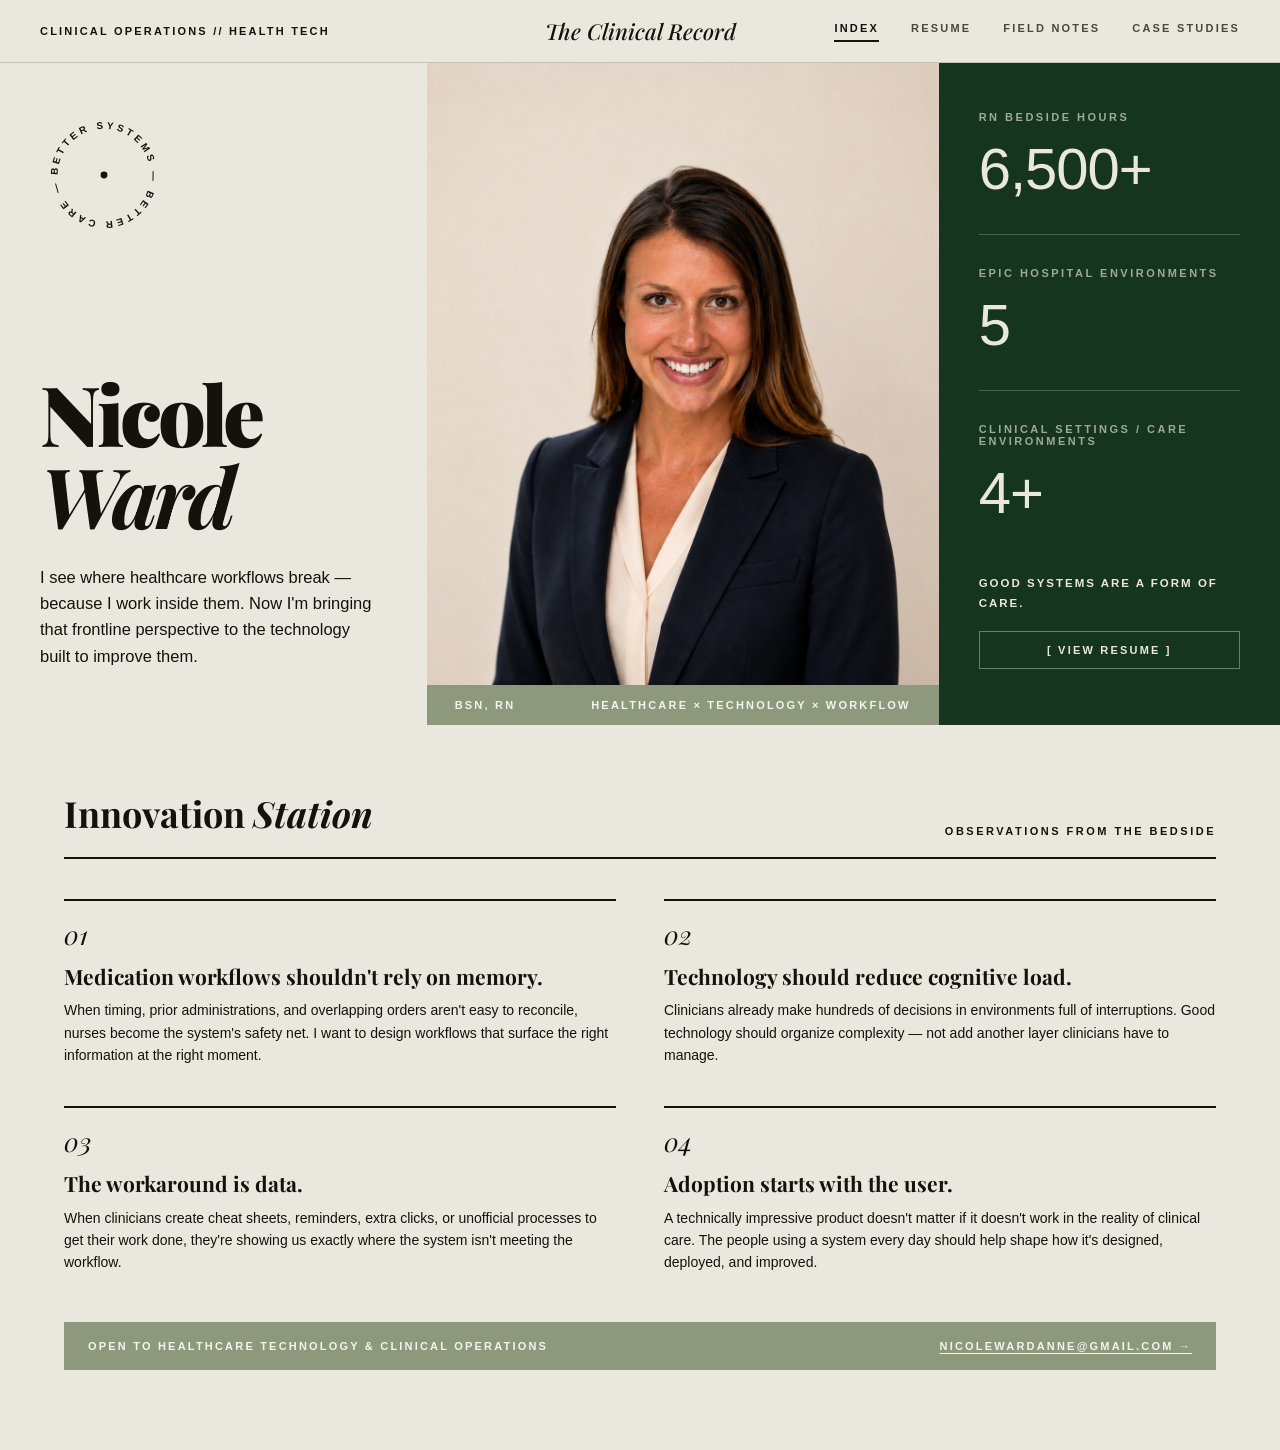
==== index.html @ 40b025ca "Center name on mobile; split sidebar education/credentials Centers the homepage hero name on mobile." ====
<!DOCTYPE html>
<html lang="en">
<head>
<meta charset="utf-8">
<meta name="viewport" content="width=device-width, initial-scale=1">
<title>Nicole Ward — Clinical Operator, Systems for Care</title>
<meta name="description" content="Nicole Ward, BSN RN — clinical operator building workflows and software that give care back its time.">
<link rel="preconnect" href="https://fonts.googleapis.com">
<link rel="preconnect" href="https://fonts.gstatic.com" crossorigin>
<link href="https://fonts.googleapis.com/css2?family=Playfair+Display:ital,wght@0,500;0,700;0,900;1,500;1,700;1,900&display=swap" rel="stylesheet">
<link rel="stylesheet" href="css/style.css">
</head>
<body>
<div class="page">

  <header class="site-header">
    <div class="clock-text">CLINICAL OPERATIONS // HEALTH TECH</div>
    <a class="brand" href="index.html">The Clinical Record</a>
    <nav class="site-nav">
      <button class="nav-btn" data-view="index">INDEX</button>
      <button class="nav-btn" data-view="resume">RESUME</button>
      <button class="nav-btn" data-view="cases">FIELD NOTES</button>
      <button class="nav-btn" data-view="case-studies">CASE STUDIES</button>
    </nav>
  </header>

  <!-- ===== INDEX ===== -->
  <div id="view-index" class="view">
    <main class="index-grid" data-screen-label="Index">
      <div class="left-col">
        <div class="logo-mark">
          <svg width="128" height="128" viewBox="0 0 130 130" class="logo-spin">
            <defs><path id="om-circ" d="M65,65 m-47,0 a47,47 0 1,1 94,0 a47,47 0 1,1 -94,0"></path></defs>
            <text class="logo-text"><textPath href="#om-circ" textLength="293" lengthAdjust="spacing">BETTER SYSTEMS — BETTER CARE —&#160;</textPath></text>
            <circle cx="65" cy="65" r="3.5" fill="#14120C"></circle>
          </svg>
        </div>
        <div>
          <h1 class="hero-title"><span class="tight">Nicole</span><br><em class="tight">Ward</em></h1>
          <p class="hero-sub">I see where healthcare workflows break — because I work inside them. Now I'm bringing that frontline perspective to the technology built to improve them.</p>
        </div>
      </div>

      <div class="portrait-wrap">
        <div class="portrait-photo-box">
          <img class="portrait-photo" src="assets/portrait.jpg" alt="Portrait of Nicole Ward" onerror="this.closest('.portrait-photo-box').classList.add('portrait-missing')">
          <div class="portrait-fallback">Add <code>assets/portrait.jpg</code> to show a portrait here</div>
        </div>
        <div class="portrait-caption">
          <span>BSN, RN</span>
          <span>HEALTHCARE × TECHNOLOGY × WORKFLOW</span>
        </div>
      </div>

      <div class="stats-col">
        <div class="stat-label">RN BEDSIDE HOURS</div>
        <div class="stat-value">6,500+</div>
        <div class="stat-divider"></div>
        <div class="stat-label">EPIC HOSPITAL ENVIRONMENTS</div>
        <div class="stat-value">5</div>
        <div class="stat-divider"></div>
        <div class="stat-label">CLINICAL SETTINGS / CARE ENVIRONMENTS</div>
        <div class="stat-value">4+</div>
        <div class="stats-spacer"></div>
        <div class="stats-motto">GOOD SYSTEMS ARE A FORM OF CARE.</div>
        <button class="stats-btn nav-btn" data-view="resume">[ VIEW RESUME ]</button>
      </div>
    </main>

    <section class="cases-main" data-screen-label="Innovation Station">
      <div class="cases-header">
        <h2 class="section-title">Innovation <em>Station</em></h2>
        <div class="section-kicker">OBSERVATIONS FROM THE BEDSIDE</div>
      </div>
      <div class="problems-grid">
        <div class="problem-card">
          <div class="problem-num">01</div>
          <h3 class="problem-title">Medication workflows shouldn't rely on memory.</h3>
          <p class="problem-desc">When timing, prior administrations, and overlapping orders aren't easy to reconcile, nurses become the system's safety net. I want to design workflows that surface the right information at the right moment.</p>
        </div>
        <div class="problem-card">
          <div class="problem-num">02</div>
          <h3 class="problem-title">Technology should reduce cognitive load.</h3>
          <p class="problem-desc">Clinicians already make hundreds of decisions in environments full of interruptions. Good technology should organize complexity — not add another layer clinicians have to manage.</p>
        </div>
        <div class="problem-card">
          <div class="problem-num">03</div>
          <h3 class="problem-title">The workaround is data.</h3>
          <p class="problem-desc">When clinicians create cheat sheets, reminders, extra clicks, or unofficial processes to get their work done, they're showing us exactly where the system isn't meeting the workflow.</p>
        </div>
        <div class="problem-card">
          <div class="problem-num">04</div>
          <h3 class="problem-title">Adoption starts with the user.</h3>
          <p class="problem-desc">A technically impressive product doesn't matter if it doesn't work in the reality of clinical care. The people using a system every day should help shape how it's designed, deployed, and improved.</p>
        </div>
      </div>

      <div class="cta-bar">
        <span class="cta-text">OPEN TO HEALTHCARE TECHNOLOGY &amp; CLINICAL OPERATIONS</span>
        <a href="mailto:nicolewardanne@gmail.com" class="cta-link">NICOLEWARDANNE@GMAIL.COM →</a>
      </div>
    </section>
  </div>

  <!-- ===== RESUME ===== -->
  <div id="view-resume" class="view">
    <main class="dossier-grid" data-screen-label="Resume">
      <div>
        <div class="file-tag">RESUME / FILE 00</div>
        <dl class="contact-list">
          <dt>EMAIL</dt>
          <dd><a href="mailto:nicolewardanne@gmail.com">nicolewardanne@gmail.com</a></dd>
          <dt>PHONE</dt>
          <dd>(303) 746-7565</dd>
          <dt>LINKEDIN</dt>
          <dd><a href="https://linkedin.com/in/nicolewardanne" target="_blank" rel="noopener">linkedin.com/in/nicolewardanne</a></dd>
          <dt>BASE</dt>
          <dd>Millbrae, CA — Pacific Time<br>Available for travel</dd>
        </dl>
        <div class="hr"></div>
        <div class="label-small">EDUCATION</div>
        <ul class="plain-list">
          <li>BSN, University of Colorado — GPA 4.0</li>
          <li>BS Zoology, Minor in Philosophy, Oklahoma State University — GPA 3.6</li>
        </ul>
        <div class="label-small">CREDENTIALS</div>
        <ul class="plain-list">
          <li>Active CA RN License</li>
          <li>Active Nurse Compact License</li>
          <li>ACLS · NRP · AWHONN Adv. Fetal Monitoring</li>
        </ul>
        <a href="assets/Nicole-Ward-Resume.pdf" target="_blank" rel="noopener" class="download-btn">[ DOWNLOAD PDF ]</a>
      </div>

      <div class="resume-body">
        <h2 class="resume-name">Nicole Anne Ward, <em>BSN, RN</em></h2>

        <div class="section-label">PROFESSIONAL SUMMARY</div>
        <p class="bio">Registered Nurse with 5+ years of experience across inpatient women's health, clinical education, wellness, and outpatient care. Experienced in adapting quickly to new health systems, learning different Epic configurations and clinical workflows, and helping other nurses do the same. Brings a frontline perspective on how technology, documentation, and workflow design affect the people delivering care. Interested in building and implementing healthcare solutions that make clinicians' work easier and improve patient care.</p>

        <div class="section-label">EXPERIENCE</div>

        <article class="job">
          <div class="job-header">
            <h3 class="job-title">Travel Registered Nurse</h3>
            <div class="job-date">MAR 2025 — PRESENT</div>
          </div>
          <div class="job-org">Multiple Health Systems</div>
          <ul class="job-list">
            <li>Work across health systems with different Epic configurations, clinical workflows, policies, and team structures, quickly becoming independent in each new environment.</li>
            <li>Precept and orient nurses, including experienced nurses and incoming travelers, to hospital-specific workflows, documentation practices, policies, and ways of working.</li>
            <li>Coordinate complex care with physicians, anesthesia providers, neonatal teams, nursing leadership, and ancillary departments in high-acuity settings.</li>
            <li>Bring experience across multiple organizations and approaches to care, with firsthand insight into how differences in documentation and workflow design affect nurses' day-to-day work.</li>
          </ul>
        </article>

        <article class="job">
          <div class="job-header">
            <h3 class="job-title">Labor &amp; Delivery Registered Nurse / Preceptor</h3>
            <div class="job-date">OCT 2022 — DEC 2024</div>
          </div>
          <div class="job-org">Denver Health Medical Center · Denver, CO</div>
          <ul class="job-list">
            <li>Provided labor and delivery care in a high-volume academic medical center, managing complex patients and interdisciplinary workflows using Epic.</li>
            <li>Precepted and trained newly hired nurses and incoming travelers on clinical care, unit workflows, documentation, policies, and hospital practices.</li>
            <li>Participated in hospital quality committees responsible for reviewing and updating clinical protocols and supporting changes in practice.</li>
            <li>Developed a strong understanding of frontline nursing workflows, documentation requirements, and the practical challenges clinicians face when using electronic health records.</li>
          </ul>
        </article>

        <article class="job">
          <div class="job-header">
            <h3 class="job-title">Registered Nurse — Clinical Operations &amp; Client Experience</h3>
            <div class="job-date">JUN 2023 — OCT 2024</div>
          </div>
          <div class="job-org">Restore Hyper Wellness · Denver, CO</div>
          <ul class="job-list">
            <li>Provided nursing services within a membership-based wellness organization while supporting day-to-day clinical operations and the client experience.</li>
            <li>Built long-term relationships with clients through education, service delivery, and ongoing support.</li>
            <li>Guided new clients through account setup, required paperwork, available services, and what to expect from their care.</li>
            <li>Explained wellness services and treatment options in clear, accessible language so clients could make informed decisions about their care.</li>
            <li>Maintained accurate clinical documentation and coordinated with team members to keep services running smoothly.</li>
          </ul>
        </article>

        <div class="section-label">LEADERSHIP &amp; PROGRAM COORDINATION</div>

        <article class="job">
          <div class="job-header">
            <h3 class="job-title">Peer Mentor Coordinator</h3>
          </div>
          <div class="job-org">University of Colorado College of Nursing</div>
          <ul class="job-list">
            <li>Recruited and coordinated 13 student leaders supporting 178 nursing students through a university-wide peer mentorship program.</li>
            <li>Organized communication and meetings among faculty, student leaders, and program participants to keep the program aligned and running effectively.</li>
          </ul>
        </article>

        <div class="section-label">ADDITIONAL EXPERIENCE</div>
        <div class="competency-grid competency-grid--two">
          <div class="competency-card">
            <div class="competency-title">Medical Assistant</div>
            <div class="competency-org">Centura Health</div>
            <p class="competency-desc">Supported physicians and patients in a high-volume internal medicine clinic using Epic, including patient communication, documentation, scheduling, and coordination of care.</p>
          </div>
          <div class="competency-card">
            <div class="competency-title">Membership &amp; Development Intern</div>
            <div class="competency-org">Conservation Colorado</div>
            <p class="competency-desc">Conducted research and data analysis related to member engagement, communications, and fundraising while supporting membership and development initiatives.</p>
          </div>
        </div>

        <div class="section-label">SKILLS</div>
        <div class="competency-grid">
          <div class="skills-card">
            <div class="skills-title">CLINICAL &amp; OPERATIONS</div>
            <ul class="plain-list">
              <li>Clinical workflows</li>
              <li>Process improvement</li>
              <li>Training &amp; onboarding</li>
              <li>Clinical education</li>
              <li>Program coordination</li>
            </ul>
          </div>
          <div class="skills-card">
            <div class="skills-title">COMMUNICATION &amp; CLIENT EXPERIENCE</div>
            <ul class="plain-list">
              <li>Client education</li>
              <li>Relationship building</li>
              <li>Interdisciplinary collaboration</li>
              <li>Stakeholder communication</li>
            </ul>
          </div>
          <div class="skills-card">
            <div class="skills-title">HEALTHCARE SYSTEMS</div>
            <ul class="plain-list">
              <li>Epic EHR — 7+ years</li>
              <li>Inpatient &amp; outpatient workflows</li>
              <li>Clinical documentation systems</li>
            </ul>
          </div>
        </div>

        <p class="resume-line">Based in Pacific Time Zone · Available for Travel</p>

        <button class="cases-btn nav-btn" data-view="cases">[ OPEN FIELD NOTES ]</button>
      </div>

      <div class="cta-bar dossier-cta">
        <span class="cta-text">OPEN TO HEALTHCARE TECHNOLOGY &amp; CLINICAL OPERATIONS</span>
        <a href="mailto:nicolewardanne@gmail.com" class="cta-link">NICOLEWARDANNE@GMAIL.COM →</a>
      </div>
    </main>
  </div>

  <!-- ===== FIELD NOTES ===== -->
  <div id="view-cases" class="view">
    <main class="cases-main" data-screen-label="Field Notes">
      <div class="cases-header">
        <h2 class="section-title section-title--lg">Field <em>Notes</em></h2>
        <div class="section-kicker">NOTES FROM THE FIELD / 2022 — PRESENT</div>
      </div>

      <div class="cases-list">
        <article class="case-article">
          <div class="case-file">File 01</div>
          <div>
            <div class="case-meta">TRAVEL RN · MULTIPLE HEALTH SYSTEMS · 2025 — PRESENT</div>
            <h3 class="case-title">Learning a Health System at Speed</h3>
            <p class="case-desc">New system. New hospital. New team. New policies. New Epic configuration. As a travel nurse, I've repeatedly had to become operational inside unfamiliar clinical environments within days — learning local workflows while maintaining the same standard of patient care and safety.</p>
          </div>
          <div class="case-stat">
            <div class="case-stat-value">5</div>
            <div class="case-stat-label">HEALTH SYSTEMS, ONE STANDARD OF CARE</div>
          </div>
        </article>

        <article class="case-article case-article--dark">
          <div class="case-file">File 02</div>
          <div>
            <div class="case-meta">LABOR &amp; DELIVERY · CROSS-FUNCTIONAL CARE · CLINICAL OPERATIONS</div>
            <h3 class="case-title">Coordinating Care Across the Team</h3>
            <p class="case-desc">In Labor &amp; Delivery, a single patient's care can involve nursing, OB, anesthesia, pharmacy, neonatal teams, and support staff — often simultaneously and under rapidly changing conditions. My role requires keeping those moving pieces aligned: surfacing the right information, anticipating what each team needs, escalating concerns, and adapting the plan as clinical conditions change.</p>
          </div>
          <div class="case-stat">
            <div class="case-stat-value">RN ↔ OB ↔ Anesthesia</div>
            <div class="case-stat-label">ONE PATIENT. ONE PLAN.</div>
          </div>
        </article>

        <article class="case-article">
          <div class="case-file">File 03</div>
          <div>
            <div class="case-meta">CLINICAL PRECEPTOR · L&amp;D / MATERNAL HEALTH · 2022 — PRESENT</div>
            <h3 class="case-title">Making a New System Usable</h3>
            <p class="case-desc">I regularly orient nurses ranging from new graduates to experienced travel RNs. I assess what they already know, identify what they need to learn, and translate unfamiliar workflows, Epic documentation, unit policies, and clinical processes into practical bedside execution.</p>
            <p class="case-desc">The goal: get clinicians confidently and safely operational while adapting the training to the person in front of me.</p>
          </div>
          <div class="case-stat">
            <div class="case-stat-value">Expert → Operational</div>
            <div class="case-stat-label">MEET THEM WHERE THEY ARE.</div>
          </div>
        </article>

        <article class="case-article">
          <div class="case-file">File 04</div>
          <div>
            <div class="case-meta">PEER MENTOR COORDINATOR · CU COLLEGE OF NURSING · PROGRAM OPERATIONS</div>
            <h3 class="case-title">Scaling Support Through People</h3>
            <p class="case-desc">I coordinated a peer mentorship program serving 178 nursing students, leading 13 peer mentors who each supported their own group of students. I managed communication, coordinated program logistics, supported mentors as challenges arose, and served as a bridge between students, peer leaders, and faculty.</p>
            <p class="case-desc">The experience taught me that scaling support isn't about being everywhere yourself — it's about creating the structure, communication, and trust that allow others to succeed.</p>
          </div>
          <div class="case-stat">
            <div class="case-stat-value">13 → 178</div>
            <div class="case-stat-label">ONE PROGRAM. MANY MOVING PARTS.</div>
          </div>
        </article>
      </div>

      <div class="cta-bar">
        <span class="cta-text">OPEN TO HEALTHCARE TECHNOLOGY &amp; CLINICAL OPERATIONS</span>
        <a href="mailto:nicolewardanne@gmail.com" class="cta-link">NICOLEWARDANNE@GMAIL.COM →</a>
      </div>
    </main>
  </div>

  <!-- ===== CASE STUDIES ===== -->
  <div id="view-case-studies" class="view">
    <main class="cases-main" data-screen-label="Case Studies">
      <div class="cases-header">
        <h2 class="section-title section-title--lg">Case <em>Studies</em></h2>
        <div class="section-kicker">DEEP DIVES / SELECTED WORK</div>
      </div>
      <div class="cases-list">
        <a class="featured-card" href="case-study-medication-timing.html">
          <div class="featured-card-eyebrow">CASE STUDY / FILE 05</div>
          <h3 class="featured-card-title">Rethinking Medication Timing in the EHR</h3>
          <p class="featured-card-desc">Reducing cognitive burden and opportunities for medication-timing errors through clinician-centered workflow design.</p>
          <span class="featured-card-cta">READ CASE STUDY →</span>
        </a>
      </div>

      <div class="cta-bar">
        <span class="cta-text">OPEN TO HEALTHCARE TECHNOLOGY &amp; CLINICAL OPERATIONS</span>
        <a href="mailto:nicolewardanne@gmail.com" class="cta-link">NICOLEWARDANNE@GMAIL.COM →</a>
      </div>
    </main>
  </div>

</div>
<script src="js/app.js"></script>
</body>
</html>
---- css/style.css ----
:root {
  --bg: #E9E7DE;
  --ink: #14120C;
  --green: #16351F;
  --green-hover: #1F4A2A;
  --cream: #F2F5EC;
  --accent: #8D987C;
  --amber: #C9A227;
  --hr: rgba(20,18,12,0.2);
}

* { box-sizing: border-box; }

html, body { margin: 0; padding: 0; background: var(--bg); }

body {
  font-family: "Helvetica Neue", Helvetica, Arial, sans-serif;
  color: var(--ink);
}

a { color: var(--ink); text-decoration: underline; text-underline-offset: 3px; }
a:hover { color: var(--green); }

::selection { background: var(--accent); color: #0B2412; }

em { font-style: italic; }

.page {
  display: flex;
  flex-direction: column;
  min-height: 100vh;
  background: var(--bg);
  color: var(--ink);
}

.tight { letter-spacing: -4px; }

/* ---------- header ---------- */
.site-header {
  display: grid;
  grid-template-columns: 1fr auto 1fr;
  align-items: center;
  padding: 16px 40px;
  border-bottom: 1px solid rgba(20,18,12,0.18);
  gap: 24px;
}

.clock-text {
  font-size: 11px;
  font-weight: 600;
  letter-spacing: 2.2px;
}

.brand {
  font-family: "Playfair Display", serif;
  font-style: italic;
  font-weight: 500;
  font-size: 22px;
  justify-self: center;
  text-decoration: none;
  color: var(--ink);
}
.brand:hover { color: var(--green); }

.site-nav {
  display: flex;
  gap: 32px;
  justify-content: flex-end;
}

.nav-btn {
  background: none;
  border: none;
  cursor: pointer;
  padding: 2px 0 6px;
  font-size: 11px;
  letter-spacing: 2.2px;
  font-weight: 700;
  color: var(--ink);
  font-family: inherit;
  border-bottom: 2px solid transparent;
  opacity: 0.75;
  text-decoration: none;
  display: inline-block;
}

.nav-btn.active {
  border-bottom: 2px solid var(--ink);
  opacity: 1;
}

/* ---------- views ---------- */
.view { display: none; flex-direction: column; flex: 1; }
.view.active { display: flex; }

/* ---------- index: hero grid ---------- */
.index-grid {
  flex: 1;
  display: grid;
  grid-template-columns: 5fr 6fr 4fr;
  min-height: 0;
}

.left-col {
  display: flex;
  flex-direction: column;
  justify-content: space-between;
  gap: 48px;
  padding: 48px 48px 56px 40px;
}

.logo-spin { display: block; animation: om-spin 16s linear infinite; }
.logo-text { font-size: 10px; font-weight: 600; fill: var(--ink); }

@keyframes om-spin {
  from { transform: rotate(0deg); }
  to { transform: rotate(360deg); }
}

.hero-title {
  margin: 0;
  font-family: "Playfair Display", serif;
  font-weight: 900;
  font-size: clamp(64px, 6.5vw, 104px);
  line-height: 0.98;
  letter-spacing: -1px;
}
.hero-title em { font-weight: 700; }

.hero-sub {
  max-width: 360px;
  font-size: 16.5px;
  line-height: 1.6;
  margin: 28px 0 0;
}

.portrait-wrap {
  position: relative;
  min-height: 0;
}

.portrait-photo-box {
  position: absolute;
  inset: 0;
  background: #d8d5c9;
  overflow: hidden;
}

.portrait-photo {
  width: 100%;
  height: 100%;
  object-fit: cover;
  display: block;
}

.portrait-fallback {
  display: none;
  position: absolute;
  inset: 0;
  align-items: center;
  justify-content: center;
  text-align: center;
  padding: 24px;
  font-size: 12px;
  letter-spacing: 0.5px;
  color: rgba(20,18,12,0.55);
}
.portrait-fallback code {
  background: rgba(20,18,12,0.08);
  padding: 1px 5px;
  border-radius: 3px;
}
.portrait-missing .portrait-photo { display: none; }
.portrait-missing .portrait-fallback { display: flex; }

.portrait-caption {
  position: absolute;
  left: 0; right: 0; bottom: 0;
  background: var(--accent);
  color: var(--cream);
  display: flex;
  justify-content: space-between;
  align-items: center;
  padding: 14px 28px;
  font-size: 11px;
  font-weight: 700;
  letter-spacing: 2.2px;
  pointer-events: none;
}

.stats-col {
  background: var(--green);
  color: var(--bg);
  display: flex;
  flex-direction: column;
  padding: 48px 40px 56px;
}

.stat-label {
  font-size: 11px;
  letter-spacing: 2.5px;
  font-weight: 600;
  opacity: 0.65;
}

.stat-value {
  font-family: "Helvetica Neue", Helvetica, Arial, sans-serif;
  font-weight: 300;
  font-size: 58px;
  letter-spacing: -1px;
  margin-top: 12px;
}

.stat-divider {
  border-top: 1px solid rgba(233,231,222,0.25);
  margin: 32px 0;
}

.stats-spacer { flex: 1; }

.stats-motto {
  font-size: 11.5px;
  letter-spacing: 2px;
  font-weight: 600;
  line-height: 1.7;
  margin-top: 48px;
}

.stats-btn.nav-btn {
  margin-top: 18px;
  border: 1px solid rgba(233,231,222,0.4);
  color: var(--bg);
  padding: 12px 18px;
  text-align: center;
  white-space: nowrap;
  opacity: 1;
}
.stats-btn.nav-btn:hover { background: rgba(233,231,222,0.12); }

/* ---------- featured work (homepage) ---------- */
.featured-work {
  padding: 0 64px;
  margin-top: 64px;
}

.featured-card {
  display: block;
  background: var(--green);
  color: var(--bg);
  text-decoration: none;
  padding: 40px 48px;
}
.featured-card:hover { background: var(--green-hover); color: var(--bg); }

.featured-card-eyebrow {
  font-size: 11px;
  letter-spacing: 2.2px;
  font-weight: 700;
  opacity: 0.65;
}

.featured-card-title {
  margin: 14px 0 0;
  font-family: "Playfair Display", serif;
  font-weight: 700;
  font-size: clamp(24px, 2.6vw, 34px);
  line-height: 1.15;
  max-width: 640px;
}

.featured-card-desc {
  margin: 14px 0 0;
  font-size: 14.5px;
  line-height: 1.65;
  max-width: 560px;
  opacity: 0.9;
}

.featured-card-cta {
  display: inline-block;
  margin-top: 22px;
  font-size: 11px;
  letter-spacing: 2.2px;
  font-weight: 700;
}

/* ---------- innovation / case studies shared shell ---------- */
.cases-main {
  flex: 1;
  padding: 64px 64px 80px;
}

.cases-header {
  display: flex;
  justify-content: space-between;
  align-items: flex-end;
  border-bottom: 2px solid var(--ink);
  padding-bottom: 20px;
}

.section-title {
  margin: 0;
  font-family: "Playfair Display", serif;
  font-weight: 700;
  font-size: 36px;
}
.section-title--lg { font-size: 44px; }

.section-kicker {
  font-size: 11px;
  letter-spacing: 2.5px;
  font-weight: 700;
}

.problems-grid {
  display: grid;
  grid-template-columns: 1fr 1fr;
  gap: 40px 48px;
  margin-top: 40px;
}

.problem-card { border-top: 2px solid var(--ink); padding-top: 16px; }
.problem-num { font-family: "Playfair Display", serif; font-style: italic; font-size: 26px; }
.problem-title {
  margin: 12px 0 0;
  font-family: "Playfair Display", serif;
  font-weight: 700;
  font-size: 21px;
  line-height: 1.2;
}
.problem-desc { margin: 10px 0 0; font-size: 14px; line-height: 1.6; }

/* ---------- resume ---------- */
.dossier-grid {
  flex: 1;
  display: grid;
  grid-template-columns: 340px 1fr;
  column-gap: 72px;
  padding: 64px 64px 80px;
  align-content: start;
}

.file-tag {
  font-size: 11px;
  font-weight: 700;
  letter-spacing: 2.5px;
  padding-bottom: 8px;
  border-bottom: 2px solid var(--ink);
  display: inline-block;
}

.contact-list { margin: 40px 0 0; font-size: 13px; line-height: 1.5; }
.contact-list dt { font-size: 10.5px; letter-spacing: 2px; font-weight: 700; opacity: 0.55; }
.contact-list dd { margin: 4px 0 20px; }

.hr { border-top: 1px solid var(--hr); margin: 8px 0 24px; }

.label-small { font-size: 10.5px; letter-spacing: 2px; font-weight: 700; opacity: 0.55; }
.plain-list + .label-small { margin-top: 20px; }

.plain-list { margin: 12px 0 0; padding: 0; list-style: none; font-size: 13.5px; line-height: 2; }

.download-btn {
  display: inline-block;
  margin-top: 28px;
  background: var(--green);
  color: var(--bg);
  text-decoration: none;
  font-size: 11px;
  letter-spacing: 2.2px;
  font-weight: 700;
  padding: 14px 24px;
  white-space: nowrap;
}
.download-btn:hover { background: var(--green-hover); color: var(--bg); }

.resume-body { max-width: 760px; }

.resume-name {
  margin: 0;
  font-family: "Playfair Display", serif;
  font-weight: 700;
  font-size: clamp(36px, 3.6vw, 52px);
  line-height: 1.12;
}

.bio { margin: 28px 0 0; font-size: 15.5px; line-height: 1.7; max-width: 660px; }

.section-label {
  font-size: 10.5px;
  letter-spacing: 2px;
  font-weight: 700;
  border-bottom: 2px solid var(--ink);
  padding-bottom: 10px;
  margin-top: 48px;
}

.job { border-bottom: 1px solid var(--hr); padding: 28px 0; }
.job-header {
  display: flex;
  flex-wrap: wrap;
  gap: 8px 24px;
  justify-content: space-between;
  align-items: baseline;
}
.job-title { margin: 0; font-family: "Playfair Display", serif; font-weight: 700; font-size: 24px; }
.job-date { font-size: 11px; letter-spacing: 1.5px; font-weight: 600; opacity: 0.6; }
.job-org { font-size: 13px; font-style: italic; margin-top: 4px; opacity: 0.75; }
.job-list { margin: 14px 0 0; padding-left: 18px; font-size: 14.5px; line-height: 1.7; max-width: 640px; }

.competency-grid {
  display: grid;
  grid-template-columns: 1fr 1fr 1fr;
  gap: 32px;
  margin-top: 56px;
}
.competency-grid--two { grid-template-columns: 1fr 1fr; }

.competency-card { border-top: 1px solid var(--hr); padding-top: 16px; }

.resume-line { margin: 10px 0 0; font-size: 14px; line-height: 1.7; }
.resume-line + .resume-line { margin-top: 4px; }
.competency-title { font-family: "Playfair Display", serif; font-weight: 700; font-size: 19px; }
.competency-org { font-size: 12.5px; font-style: italic; margin-top: 4px; opacity: 0.75; }
.competency-desc { margin: 10px 0 0; font-size: 13.5px; line-height: 1.65; }

.skills-card { padding-top: 0; }
.skills-title { font-size: 10.5px; letter-spacing: 2px; font-weight: 700; margin-bottom: 12px; }

.cases-btn.nav-btn {
  margin-top: 56px;
  background: var(--green);
  border: none;
  color: var(--bg);
  padding: 14px 24px;
  cursor: pointer;
  white-space: nowrap;
  opacity: 1;
}
.cases-btn.nav-btn:hover { background: var(--green-hover); }

/* ---------- case studies ---------- */
.cases-list { display: grid; gap: 0; margin-top: 8px; }

.case-article {
  display: grid;
  grid-template-columns: 180px 1fr 260px;
  gap: 48px;
  padding: 40px 0;
  border-bottom: 1px solid var(--hr);
}

.case-article--dark {
  background: var(--green);
  color: var(--bg);
  padding: 40px 32px;
  margin: 0 -32px;
}

.case-file { font-family: "Playfair Display", serif; font-style: italic; font-size: 28px; }

.case-meta { font-size: 10.5px; letter-spacing: 2px; font-weight: 700; opacity: 0.55; margin-bottom: 10px; }
.case-article--dark .case-meta { opacity: 0.6; }

.case-title { margin: 0; font-family: "Playfair Display", serif; font-weight: 700; font-size: 30px; }
.case-desc { margin: 14px 0 0; font-size: 15px; line-height: 1.65; max-width: 560px; }

.case-stat { border-left: 2px solid var(--ink); padding-left: 20px; align-self: center; }
.case-article--dark .case-stat { border-left-color: var(--bg); }

.case-stat-value { font-family: "Playfair Display", serif; font-size: 36px; }
.case-stat-label { font-size: 11px; letter-spacing: 1.5px; font-weight: 600; opacity: 0.6; margin-top: 4px; }
.case-article--dark .case-stat-label { opacity: 0.65; }

.cta-bar {
  display: flex;
  flex-wrap: wrap;
  gap: 12px;
  justify-content: space-between;
  align-items: center;
  margin-top: 48px;
  background: var(--accent);
  color: var(--cream);
  padding: 18px 24px;
}
.dossier-cta { grid-column: 1 / -1; }
.cta-text { font-size: 11px; letter-spacing: 2.2px; font-weight: 700; }
.cta-link { color: var(--cream); font-size: 11px; letter-spacing: 2.2px; font-weight: 700; }

/* ---------- mobile (< 760px) ---------- */
@media (max-width: 759px) {
  .site-header {
    display: flex;
    flex-direction: column;
    align-items: center;
    gap: 10px;
    padding: 14px 20px;
  }
  .brand { justify-self: unset; }
  .site-nav { justify-content: center; }

  .index-grid { grid-template-columns: 1fr; }
  .left-col { padding: 32px 24px 40px; gap: 40px; }
  .hero-title { text-align: center; }
  .portrait-wrap { position: relative; height: 440px; }
  .stats-col { padding: 32px 24px 40px; }

  .featured-work { padding: 0 24px; margin-top: 40px; }
  .featured-card { padding: 28px 24px; }

  .cases-main { padding: 40px 24px 64px; }
  .cases-header {
    flex-direction: column;
    align-items: flex-start;
    gap: 8px;
    padding-bottom: 16px;
  }

  .problems-grid { grid-template-columns: 1fr; gap: 28px; margin-top: 32px; }

  .dossier-grid { grid-template-columns: 1fr; padding: 40px 24px 64px; }
  .resume-body { margin-top: 48px; }

  .competency-grid { grid-template-columns: 1fr; gap: 28px; margin-top: 48px; }

  .case-article {
    grid-template-columns: 1fr;
    gap: 18px;
    padding: 32px 0;
  }
  .case-article--dark {
    padding: 32px 24px;
    margin: 0 -24px;
  }
}
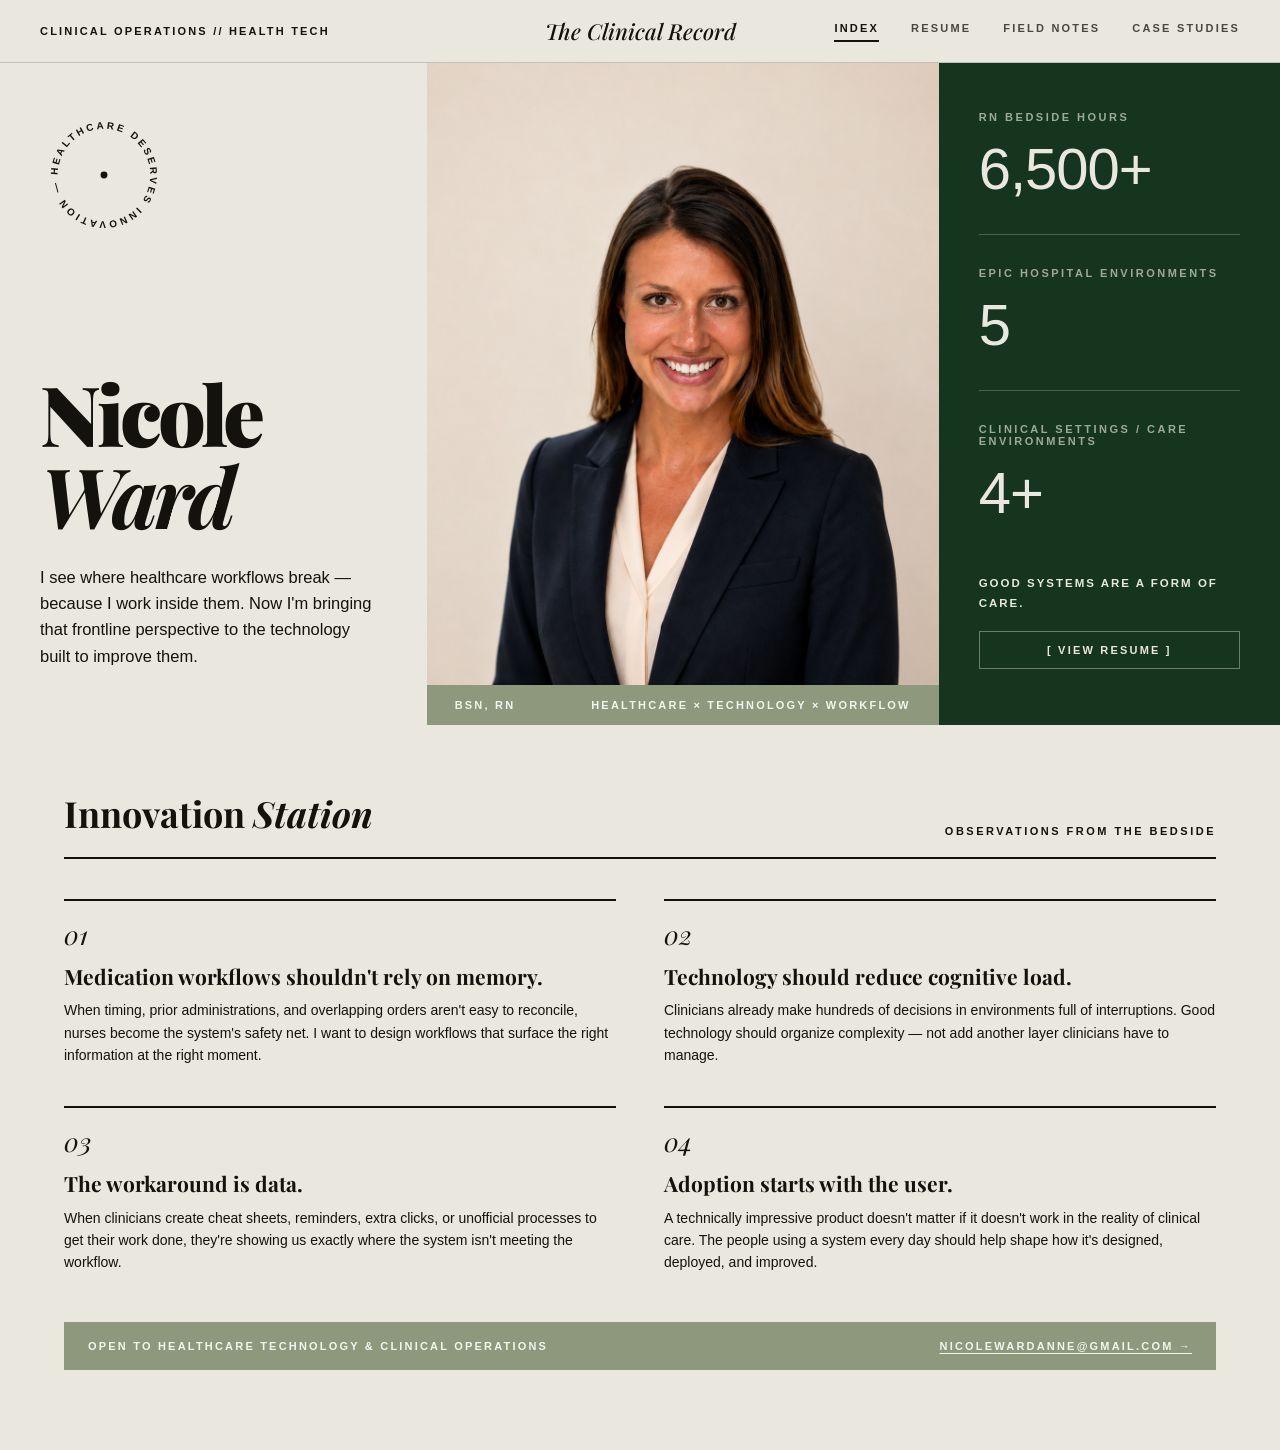
==== commit 5e74ce21: "Update resume: rewritten summary, new Projects section, sidebar cleanup Rewrites the Professional Su" ====
--- a/index.html
+++ b/index.html
@@ -31,7 +31,7 @@
         <div class="logo-mark">
           <svg width="128" height="128" viewBox="0 0 130 130" class="logo-spin">
             <defs><path id="om-circ" d="M65,65 m-47,0 a47,47 0 1,1 94,0 a47,47 0 1,1 -94,0"></path></defs>
-            <text class="logo-text"><textPath href="#om-circ" textLength="293" lengthAdjust="spacing">BETTER SYSTEMS — BETTER CARE —&#160;</textPath></text>
+            <text class="logo-text"><textPath href="#om-circ" textLength="293" lengthAdjust="spacing">HEALTHCARE DESERVES INNOVATION —&#160;</textPath></text>
             <circle cx="65" cy="65" r="3.5" fill="#14120C"></circle>
           </svg>
         </div>
@@ -112,10 +112,12 @@
           <dd><a href="mailto:nicolewardanne@gmail.com">nicolewardanne@gmail.com</a></dd>
           <dt>PHONE</dt>
           <dd>(303) 746-7565</dd>
+          <dt>WEBSITE</dt>
+          <dd><a href="https://nicoleanneward.com" target="_blank" rel="noopener">nicoleanneward.com</a></dd>
           <dt>LINKEDIN</dt>
           <dd><a href="https://linkedin.com/in/nicolewardanne" target="_blank" rel="noopener">linkedin.com/in/nicolewardanne</a></dd>
           <dt>BASE</dt>
-          <dd>Millbrae, CA — Pacific Time<br>Available for travel</dd>
+          <dd>Millbrae, CA 94030 — Pacific Time<br>Available for travel</dd>
         </dl>
         <div class="hr"></div>
         <div class="label-small">EDUCATION</div>
@@ -127,7 +129,11 @@
         <ul class="plain-list">
           <li>Active CA RN License</li>
           <li>Active Nurse Compact License</li>
-          <li>ACLS · NRP · AWHONN Adv. Fetal Monitoring</li>
+          <li>BLS · ACLS · NRP · AWHONN Adv. Fetal Monitoring</li>
+        </ul>
+        <div class="label-small">ADDITIONAL TRAINING</div>
+        <ul class="plain-list">
+          <li>Data Science Fundamentals — Galvanize · 2018</li>
         </ul>
         <a href="assets/Nicole-Ward-Resume.pdf" target="_blank" rel="noopener" class="download-btn">[ DOWNLOAD PDF ]</a>
       </div>
@@ -136,21 +142,72 @@
         <h2 class="resume-name">Nicole Anne Ward, <em>BSN, RN</em></h2>
 
         <div class="section-label">PROFESSIONAL SUMMARY</div>
-        <p class="bio">Registered Nurse with 5+ years of experience across inpatient women's health, clinical education, wellness, and outpatient care. Experienced in adapting quickly to new health systems, learning different Epic configurations and clinical workflows, and helping other nurses do the same. Brings a frontline perspective on how technology, documentation, and workflow design affect the people delivering care. Interested in building and implementing healthcare solutions that make clinicians' work easier and improve patient care.</p>
-
-        <div class="section-label">EXPERIENCE</div>
+        <p class="bio">Registered Nurse with 7+ years of clinical experience working directly with clinicians and patients, with firsthand insight into where AI and technology can support, or fall short of, real clinical care. Proven ability to rapidly learn new clinical workflows, Epic configurations, and organizational processes across academic medical centers, community hospitals, and travel assignments. Skilled at translating complex clinical information for people with varying levels of knowledge and adapting education to build understanding, confidence, and trust. Experienced in training clinicians and collaborating across multidisciplinary teams, bringing a frontline perspective to the development and adoption of healthcare technology.</p>
+
+        <div class="section-label">CORE COMPETENCIES</div>
+        <div class="competency-grid">
+          <div class="skills-card">
+            <div class="skills-title">CLINICAL OPERATIONS</div>
+            <ul class="plain-list">
+              <li>Clinical workflows</li>
+              <li>Workflow evaluation</li>
+              <li>Training &amp; onboarding</li>
+              <li>Care coordination</li>
+            </ul>
+          </div>
+          <div class="skills-card">
+            <div class="skills-title">EDUCATION &amp; COMMUNICATION</div>
+            <ul class="plain-list">
+              <li>Clinical education &amp; knowledge translation</li>
+              <li>Patient &amp; client education</li>
+              <li>Relationship building</li>
+              <li>Stakeholder communication</li>
+              <li>Interdisciplinary collaboration</li>
+            </ul>
+          </div>
+          <div class="skills-card">
+            <div class="skills-title">TECHNOLOGY &amp; HEALTHCARE SYSTEMS</div>
+            <ul class="plain-list">
+              <li>Generative AI &amp; LLM prompting</li>
+              <li>Claude</li>
+              <li>ChatGPT</li>
+              <li>Gemini</li>
+              <li>GitHub</li>
+              <li>Epic EHR — 7+ years</li>
+              <li>Clinical documentation systems</li>
+              <li>HIPAA compliance</li>
+            </ul>
+          </div>
+        </div>
+
+        <div class="section-label">PROFESSIONAL EXPERIENCE</div>
 
         <article class="job">
           <div class="job-header">
             <h3 class="job-title">Travel Registered Nurse</h3>
             <div class="job-date">MAR 2025 — PRESENT</div>
           </div>
-          <div class="job-org">Multiple Health Systems</div>
-          <ul class="job-list">
-            <li>Work across health systems with different Epic configurations, clinical workflows, policies, and team structures, quickly becoming independent in each new environment.</li>
-            <li>Precept and orient nurses, including experienced nurses and incoming travelers, to hospital-specific workflows, documentation practices, policies, and ways of working.</li>
-            <li>Coordinate complex care with physicians, anesthesia providers, neonatal teams, nursing leadership, and ancillary departments in high-acuity settings.</li>
-            <li>Bring experience across multiple organizations and approaches to care, with firsthand insight into how differences in documentation and workflow design affect nurses' day-to-day work.</li>
+          <div class="job-org">Multiple Health Systems Nationwide</div>
+          <ul class="job-list">
+            <li>Rapidly learn new healthcare organizations, Epic configurations, clinical workflows, policies, and team practices, becoming independently functional within each new environment.</li>
+            <li>Educate patients and families on complex clinical conditions, procedures, medications, and care plans, adapting explanations to different levels of health literacy and prior knowledge.</li>
+            <li>Coordinate complex patient care across physicians, nursing leadership, anesthesia, neonatal specialists, and ancillary departments in high-acuity environments.</li>
+            <li>Precept and orient nurses to hospital-specific workflows, documentation practices, policies, and processes.</li>
+            <li>Maintain thorough, precise clinical documentation with continuity of care in mind, ensuring subsequent clinicians can quickly understand patient status, interventions, clinical decisions, and changes over time.</li>
+          </ul>
+        </article>
+
+        <article class="job">
+          <div class="job-header">
+            <h3 class="job-title">Labor, Delivery, Recovery &amp; Postpartum Registered Nurse</h3>
+            <div class="job-date">MAY 2024 — OCT 2024</div>
+          </div>
+          <div class="job-org">CommonSpirit St. Anthony Summit · Frisco, CO</div>
+          <ul class="job-list">
+            <li>Transitioned from a highly resourced academic medical center to a small community LDRP environment requiring significantly greater clinical autonomy, broader scope, and independent decision-making.</li>
+            <li>Provided comprehensive labor, postpartum, and newborn care in an 8-bed LDRP with a Level I nursery, frequently working with a two-nurse unit team while additional clinical support operated on call with up to a 60-minute response time.</li>
+            <li>Developed expanded newborn stabilization and emergency-response capabilities to provide immediate care when specialty neonatal support was not onsite.</li>
+            <li>Managed competing unit demands and patient assignments during emergencies, independently prioritizing care while coordinating limited onsite and on-call resources.</li>
           </ul>
         </article>
 
@@ -161,25 +218,37 @@
           </div>
           <div class="job-org">Denver Health Medical Center · Denver, CO</div>
           <ul class="job-list">
-            <li>Provided labor and delivery care in a high-volume academic medical center, managing complex patients and interdisciplinary workflows using Epic.</li>
-            <li>Precepted and trained newly hired nurses and incoming travelers on clinical care, unit workflows, documentation, policies, and hospital practices.</li>
-            <li>Participated in hospital quality committees responsible for reviewing and updating clinical protocols and supporting changes in practice.</li>
-            <li>Developed a strong understanding of frontline nursing workflows, documentation requirements, and the practical challenges clinicians face when using electronic health records.</li>
-          </ul>
-        </article>
-
-        <article class="job">
-          <div class="job-header">
-            <h3 class="job-title">Registered Nurse — Clinical Operations &amp; Client Experience</h3>
+            <li>Provided labor and delivery care in one of Colorado's busiest L&amp;D units, averaging 300+ births per month across L&amp;D, OB triage, antepartum, operating room, and recovery workflows.</li>
+            <li>Precepted and mentored newly hired nurses and incoming travelers, translating complex clinical workflows, documentation requirements, policies, and unit practices into practical guidance supporting independent practice.</li>
+            <li>Educated patients and families through complex and unfamiliar clinical situations, tailoring explanations to their baseline knowledge, questions, and immediate needs.</li>
+            <li>Participated in hospital quality initiatives focused on clinical protocols, patient safety, consistency of care, and documentation practices.</li>
+          </ul>
+        </article>
+
+        <article class="job">
+          <div class="job-header">
+            <h3 class="job-title">Registered Nurse</h3>
             <div class="job-date">JUN 2023 — OCT 2024</div>
           </div>
           <div class="job-org">Restore Hyper Wellness · Denver, CO</div>
           <ul class="job-list">
-            <li>Provided nursing services within a membership-based wellness organization while supporting day-to-day clinical operations and the client experience.</li>
-            <li>Built long-term relationships with clients through education, service delivery, and ongoing support.</li>
-            <li>Guided new clients through account setup, required paperwork, available services, and what to expect from their care.</li>
-            <li>Explained wellness services and treatment options in clear, accessible language so clients could make informed decisions about their care.</li>
-            <li>Maintained accurate clinical documentation and coordinated with team members to keep services running smoothly.</li>
+            <li>Administered IV therapies and IM injections and supported hyperbaric oxygen services while maintaining accurate electronic clinical documentation.</li>
+            <li>Supported day-to-day clinical operations and client experience within a membership-based wellness organization.</li>
+            <li>Built long-term client relationships through education, service delivery, and ongoing support, including guiding new clients through account setup, required paperwork, services, and care expectations.</li>
+            <li>Educated clients on wellness services and treatment options, translating clinical information into clear, accessible guidance based on their questions and level of familiarity.</li>
+          </ul>
+        </article>
+
+        <div class="section-label">PROJECTS</div>
+
+        <article class="job">
+          <div class="job-header">
+            <h3 class="job-title">Professional Portfolio</h3>
+          </div>
+          <div class="job-org">nicoleanneward.com · Generative AI–Assisted Web Development</div>
+          <ul class="job-list">
+            <li>Designed and built a professional portfolio website using Claude Code and ChatGPT. Used iterative prompting to generate and refine code, troubleshoot issues, and add new webpages and functionality.</li>
+            <li>Managed source code through GitHub and iteratively developed the site from concept through deployment.</li>
           </ul>
         </article>
 
@@ -191,57 +260,46 @@
           </div>
           <div class="job-org">University of Colorado College of Nursing</div>
           <ul class="job-list">
-            <li>Recruited and coordinated 13 student leaders supporting 178 nursing students through a university-wide peer mentorship program.</li>
-            <li>Organized communication and meetings among faculty, student leaders, and program participants to keep the program aligned and running effectively.</li>
-          </ul>
-        </article>
-
-        <div class="section-label">ADDITIONAL EXPERIENCE</div>
-        <div class="competency-grid competency-grid--two">
-          <div class="competency-card">
-            <div class="competency-title">Medical Assistant</div>
-            <div class="competency-org">Centura Health</div>
-            <p class="competency-desc">Supported physicians and patients in a high-volume internal medicine clinic using Epic, including patient communication, documentation, scheduling, and coordination of care.</p>
-          </div>
-          <div class="competency-card">
-            <div class="competency-title">Membership &amp; Development Intern</div>
-            <div class="competency-org">Conservation Colorado</div>
-            <p class="competency-desc">Conducted research and data analysis related to member engagement, communications, and fundraising while supporting membership and development initiatives.</p>
-          </div>
-        </div>
-
-        <div class="section-label">SKILLS</div>
-        <div class="competency-grid">
-          <div class="skills-card">
-            <div class="skills-title">CLINICAL &amp; OPERATIONS</div>
-            <ul class="plain-list">
-              <li>Clinical workflows</li>
-              <li>Process improvement</li>
-              <li>Training &amp; onboarding</li>
-              <li>Clinical education</li>
-              <li>Program coordination</li>
-            </ul>
-          </div>
-          <div class="skills-card">
-            <div class="skills-title">COMMUNICATION &amp; CLIENT EXPERIENCE</div>
-            <ul class="plain-list">
-              <li>Client education</li>
-              <li>Relationship building</li>
-              <li>Interdisciplinary collaboration</li>
-              <li>Stakeholder communication</li>
-            </ul>
-          </div>
-          <div class="skills-card">
-            <div class="skills-title">HEALTHCARE SYSTEMS</div>
-            <ul class="plain-list">
-              <li>Epic EHR — 7+ years</li>
-              <li>Inpatient &amp; outpatient workflows</li>
-              <li>Clinical documentation systems</li>
-            </ul>
-          </div>
-        </div>
-
-        <p class="resume-line">Based in Pacific Time Zone · Available for Travel</p>
+            <li>Led a university-wide peer mentorship program, recruiting and coordinating a team of 13 student leaders supporting 178 nursing students through tutoring, clinical simulations, and orientation activities.</li>
+            <li>Coordinated communication and alignment among faculty, student leaders, and program participants to support program delivery.</li>
+          </ul>
+        </article>
+
+        <div class="section-label">ADDITIONAL RELEVANT EXPERIENCE</div>
+
+        <article class="job">
+          <div class="job-header">
+            <h3 class="job-title">Advanced Care Partner — Float Pool</h3>
+            <div class="job-date">DEC 2020 — SEP 2022</div>
+          </div>
+          <div class="job-org">University of Colorado Hospital · Aurora, CO</div>
+          <ul class="job-list">
+            <li>Floated across ICU, step-down, and inpatient units, supporting patient care across different clinical teams and workflows.</li>
+            <li>Performed IV insertions, venipuncture, line care, patient monitoring, mobility, nutrition, and other direct-care responsibilities.</li>
+          </ul>
+        </article>
+
+        <article class="job">
+          <div class="job-header">
+            <h3 class="job-title">Medical Assistant</h3>
+            <div class="job-date">SEP 2019 — SEP 2022</div>
+          </div>
+          <div class="job-org">CHPG Primary Care Southmoor · Greenwood Village, CO</div>
+          <ul class="job-list">
+            <li>Supported physicians and patients in a high-volume outpatient primary care environment, including patient histories, vital signs, immunizations, and diagnostic testing.</li>
+            <li>Coordinated Epic documentation and communication among providers to support continuity of care.</li>
+          </ul>
+        </article>
+
+        <article class="job">
+          <div class="job-header">
+            <h3 class="job-title">Membership &amp; Development Intern</h3>
+          </div>
+          <div class="job-org">Conservation Colorado</div>
+          <ul class="job-list">
+            <li>Conducted research and data analysis on member engagement, communications, donations, and fundraising while supporting membership and development operations.</li>
+          </ul>
+        </article>
 
         <button class="cases-btn nav-btn" data-view="cases">[ OPEN FIELD NOTES ]</button>
       </div>
--- a/css/style.css
+++ b/css/style.css
@@ -20,6 +20,12 @@
 
 a { color: var(--ink); text-decoration: underline; text-underline-offset: 3px; }
 a:hover { color: var(--green); }
+
+a:focus-visible,
+button:focus-visible {
+  outline: 2px solid var(--green);
+  outline-offset: 3px;
+}
 
 ::selection { background: var(--accent); color: #0B2412; }
 
@@ -498,6 +504,7 @@
   }
   .brand { justify-self: unset; }
   .site-nav { justify-content: center; }
+  .nav-btn { padding: 12px 4px; }
 
   .index-grid { grid-template-columns: 1fr; }
   .left-col { padding: 32px 24px 40px; gap: 40px; }
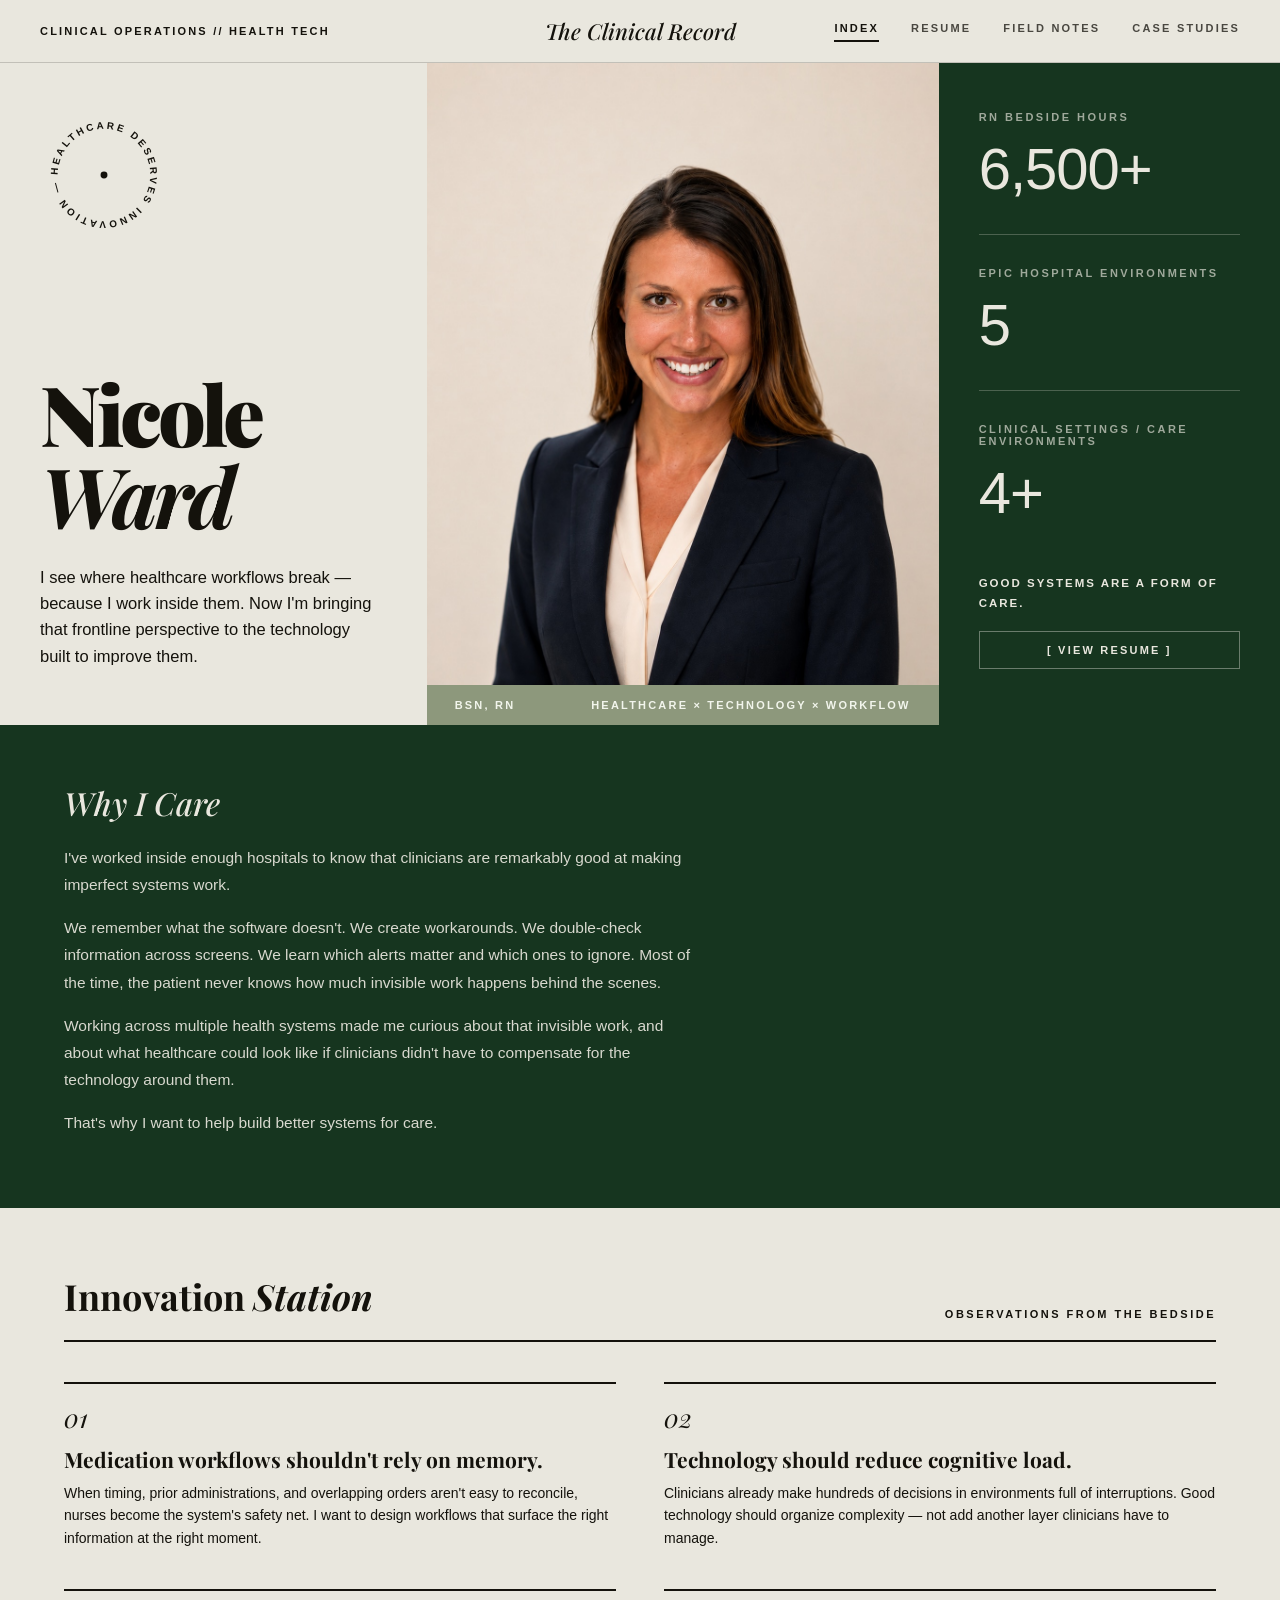
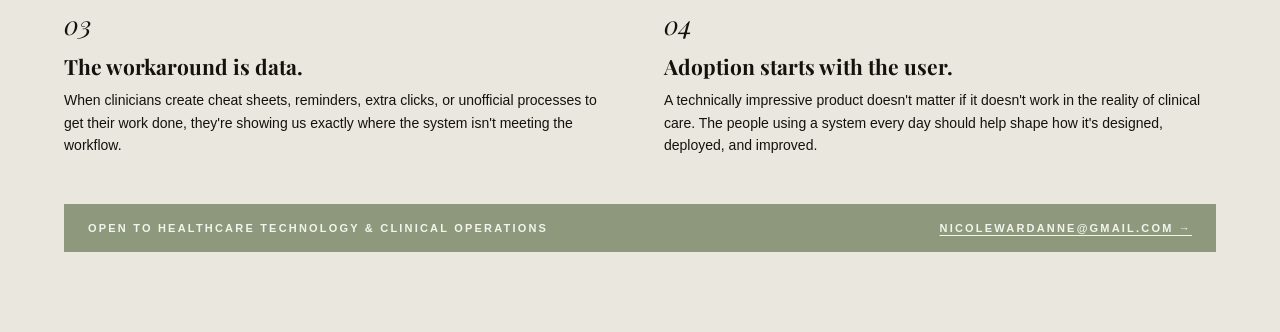
==== commit e2959b29: "Add Why I Care section to homepage above Innovation Station Co-Authored-By: Claude Sonnet 5 <noreply" ====
--- a/index.html
+++ b/index.html
@@ -66,6 +66,14 @@
         <button class="stats-btn nav-btn" data-view="resume">[ VIEW RESUME ]</button>
       </div>
     </main>
+
+    <section class="why-care" data-screen-label="Why I Care">
+      <h2 class="why-care-title">Why I Care</h2>
+      <p class="why-care-text">I've worked inside enough hospitals to know that clinicians are remarkably good at making imperfect systems work.</p>
+      <p class="why-care-text">We remember what the software doesn't. We create workarounds. We double-check information across screens. We learn which alerts matter and which ones to ignore. Most of the time, the patient never knows how much invisible work happens behind the scenes.</p>
+      <p class="why-care-text">Working across multiple health systems made me curious about that invisible work, and about what healthcare could look like if clinicians didn't have to compensate for the technology around them.</p>
+      <p class="why-care-text">That's why I want to help build better systems for care.</p>
+    </section>
 
     <section class="cases-main" data-screen-label="Innovation Station">
       <div class="cases-header">
@@ -360,7 +368,7 @@
           </div>
         </article>
 
-        <article class="case-article">
+        <article class="case-article case-article--dark">
           <div class="case-file">File 04</div>
           <div>
             <div class="case-meta">PEER MENTOR COORDINATOR · CU COLLEGE OF NURSING · PROGRAM OPERATIONS</div>
--- a/css/style.css
+++ b/css/style.css
@@ -289,6 +289,30 @@
   letter-spacing: 2.2px;
   font-weight: 700;
 }
+
+/* ---------- why i care (homepage) ---------- */
+.why-care {
+  background: var(--green);
+  color: var(--bg);
+  padding: 56px 64px;
+}
+
+.why-care-title {
+  margin: 0;
+  font-family: "Playfair Display", serif;
+  font-style: italic;
+  font-weight: 500;
+  font-size: 32px;
+}
+
+.why-care-text {
+  margin-top: 20px;
+  font-size: 15.5px;
+  line-height: 1.75;
+  max-width: 640px;
+  opacity: 0.92;
+}
+.why-care-text + .why-care-text { margin-top: 16px; }
 
 /* ---------- innovation / case studies shared shell ---------- */
 .cases-main {
@@ -515,6 +539,8 @@
   .featured-work { padding: 0 24px; margin-top: 40px; }
   .featured-card { padding: 28px 24px; }
 
+  .why-care { padding: 40px 24px; }
+
   .cases-main { padding: 40px 24px 64px; }
   .cases-header {
     flex-direction: column;
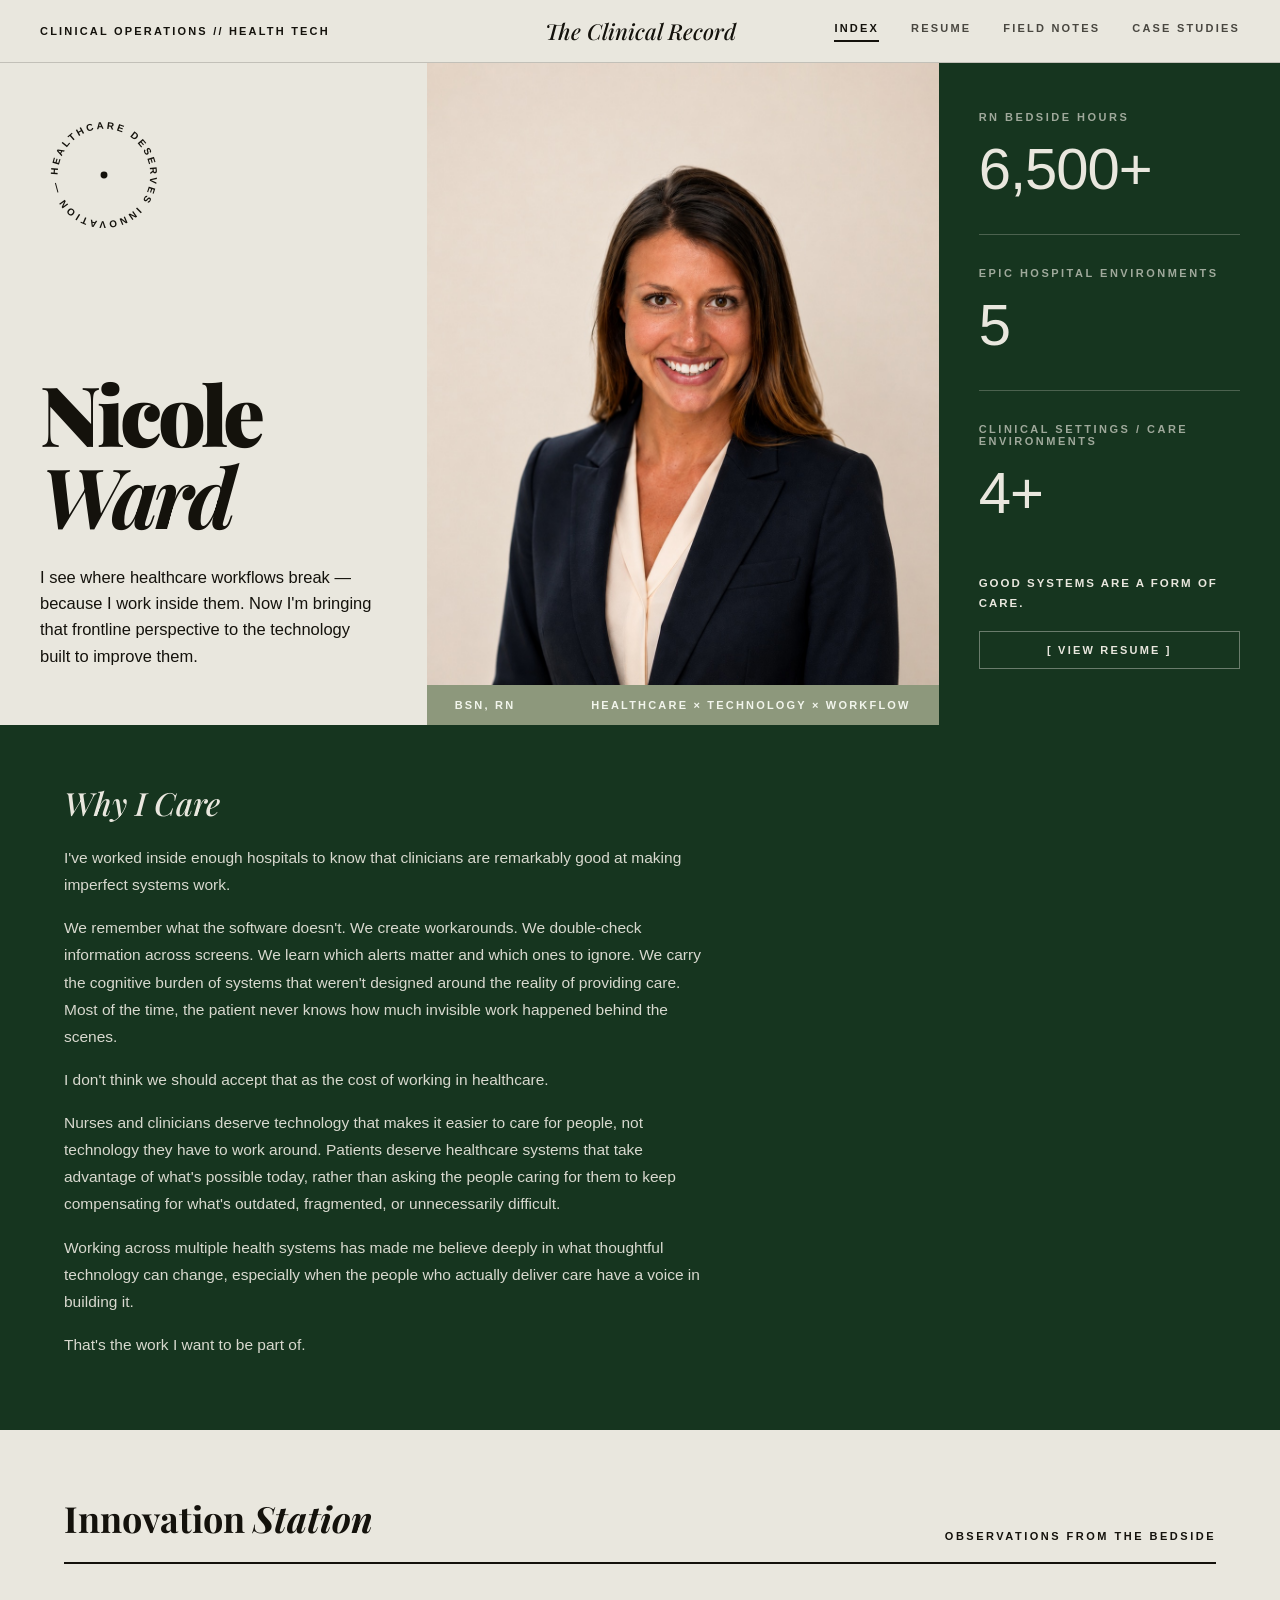
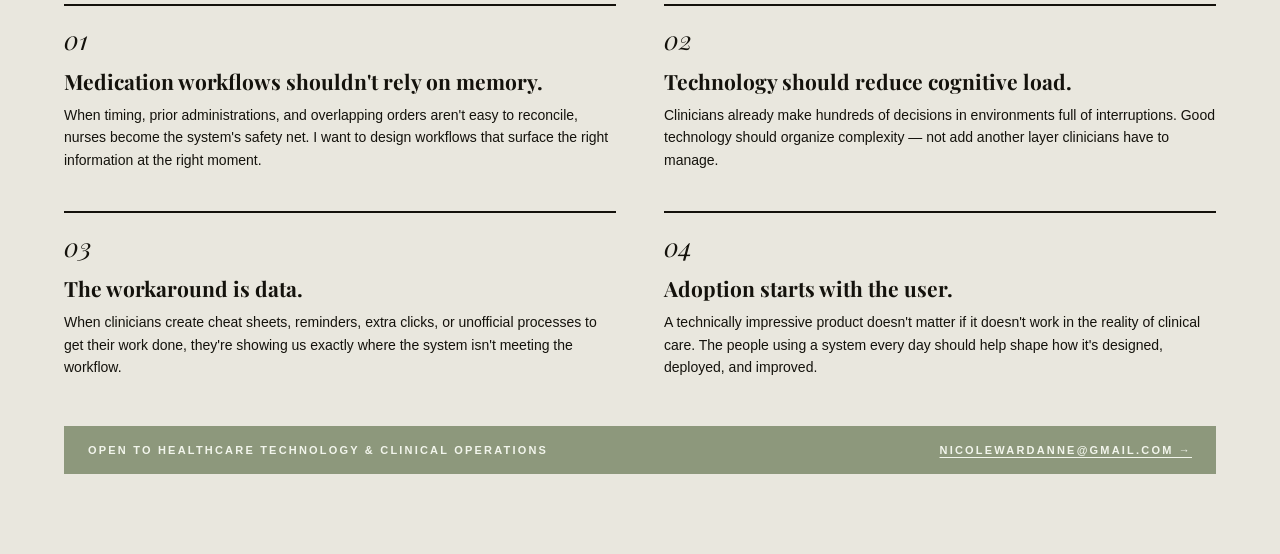
==== commit f47ec0e9: "Expand Why I Care copy on homepage and case study page Co-Authored-By: Claude Sonnet 5 <noreply@anth" ====
--- a/index.html
+++ b/index.html
@@ -70,9 +70,11 @@
     <section class="why-care" data-screen-label="Why I Care">
       <h2 class="why-care-title">Why I Care</h2>
       <p class="why-care-text">I've worked inside enough hospitals to know that clinicians are remarkably good at making imperfect systems work.</p>
-      <p class="why-care-text">We remember what the software doesn't. We create workarounds. We double-check information across screens. We learn which alerts matter and which ones to ignore. Most of the time, the patient never knows how much invisible work happens behind the scenes.</p>
-      <p class="why-care-text">Working across multiple health systems made me curious about that invisible work, and about what healthcare could look like if clinicians didn't have to compensate for the technology around them.</p>
-      <p class="why-care-text">That's why I want to help build better systems for care.</p>
+      <p class="why-care-text">We remember what the software doesn't. We create workarounds. We double-check information across screens. We learn which alerts matter and which ones to ignore. We carry the cognitive burden of systems that weren't designed around the reality of providing care. Most of the time, the patient never knows how much invisible work happened behind the scenes.</p>
+      <p class="why-care-text">I don't think we should accept that as the cost of working in healthcare.</p>
+      <p class="why-care-text">Nurses and clinicians deserve technology that makes it easier to care for people, not technology they have to work around. Patients deserve healthcare systems that take advantage of what's possible today, rather than asking the people caring for them to keep compensating for what's outdated, fragmented, or unnecessarily difficult.</p>
+      <p class="why-care-text">Working across multiple health systems has made me believe deeply in what thoughtful technology can change, especially when the people who actually deliver care have a voice in building it.</p>
+      <p class="why-care-text">That's the work I want to be part of.</p>
     </section>
 
     <section class="cases-main" data-screen-label="Innovation Station">
